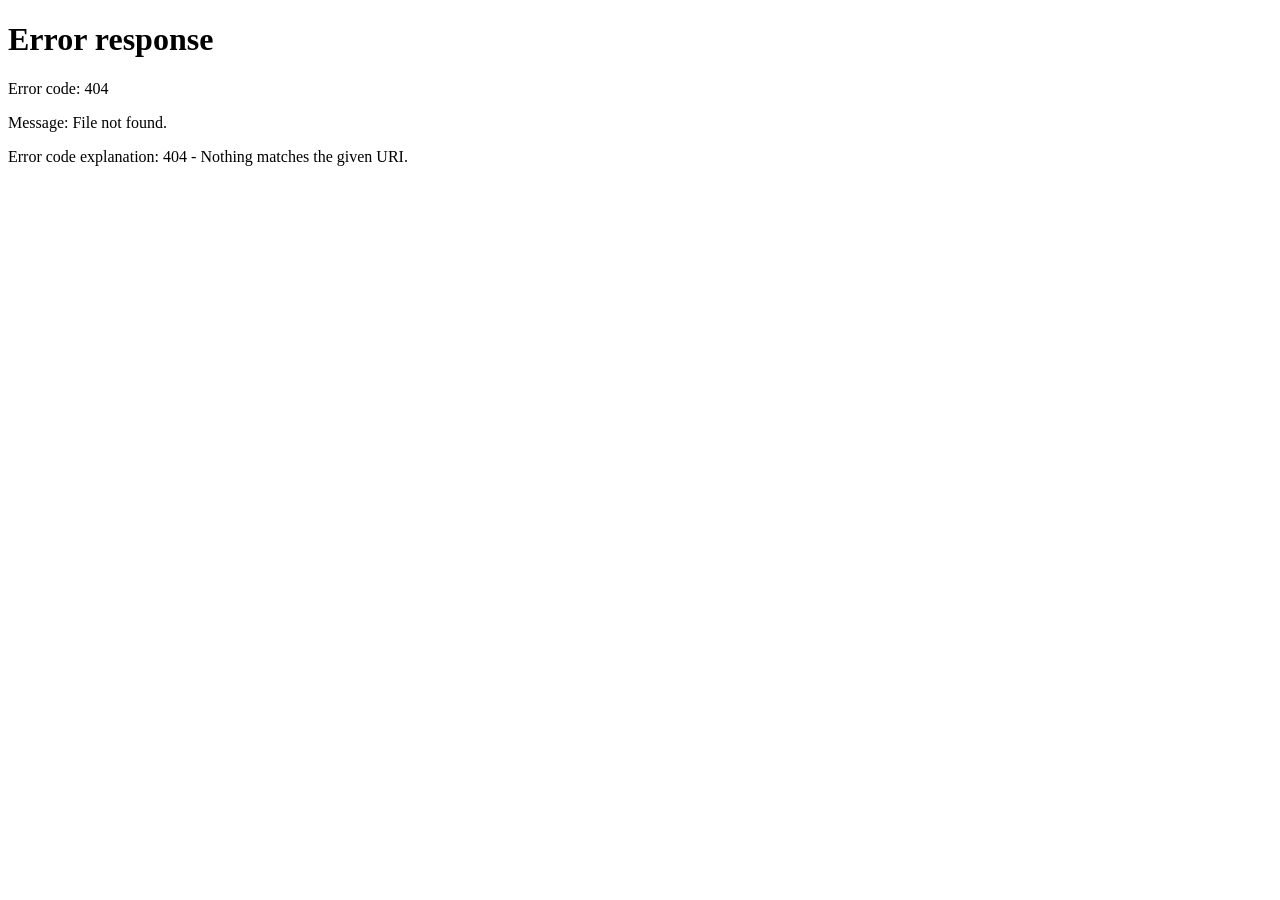
==== index.html @ bdd0ea03 "Add GitHub Pages deployment" ====
<!doctype html>
<html lang="en">
  <head>
    <meta charset="UTF-8" />
    <meta name="viewport" content="width=device-width, initial-scale=1.0" />
    <meta http-equiv="refresh" content="0; url=smart_city_mst.html" />
    <title>Smart City Road Network Planner</title>
    <script>
      window.location.replace("smart_city_mst.html");
    </script>
  </head>
  <body>
    <p>
      Redirecting to <a href="smart_city_mst.html">smart_city_mst.html</a>.
    </p>
  </body>
</html>
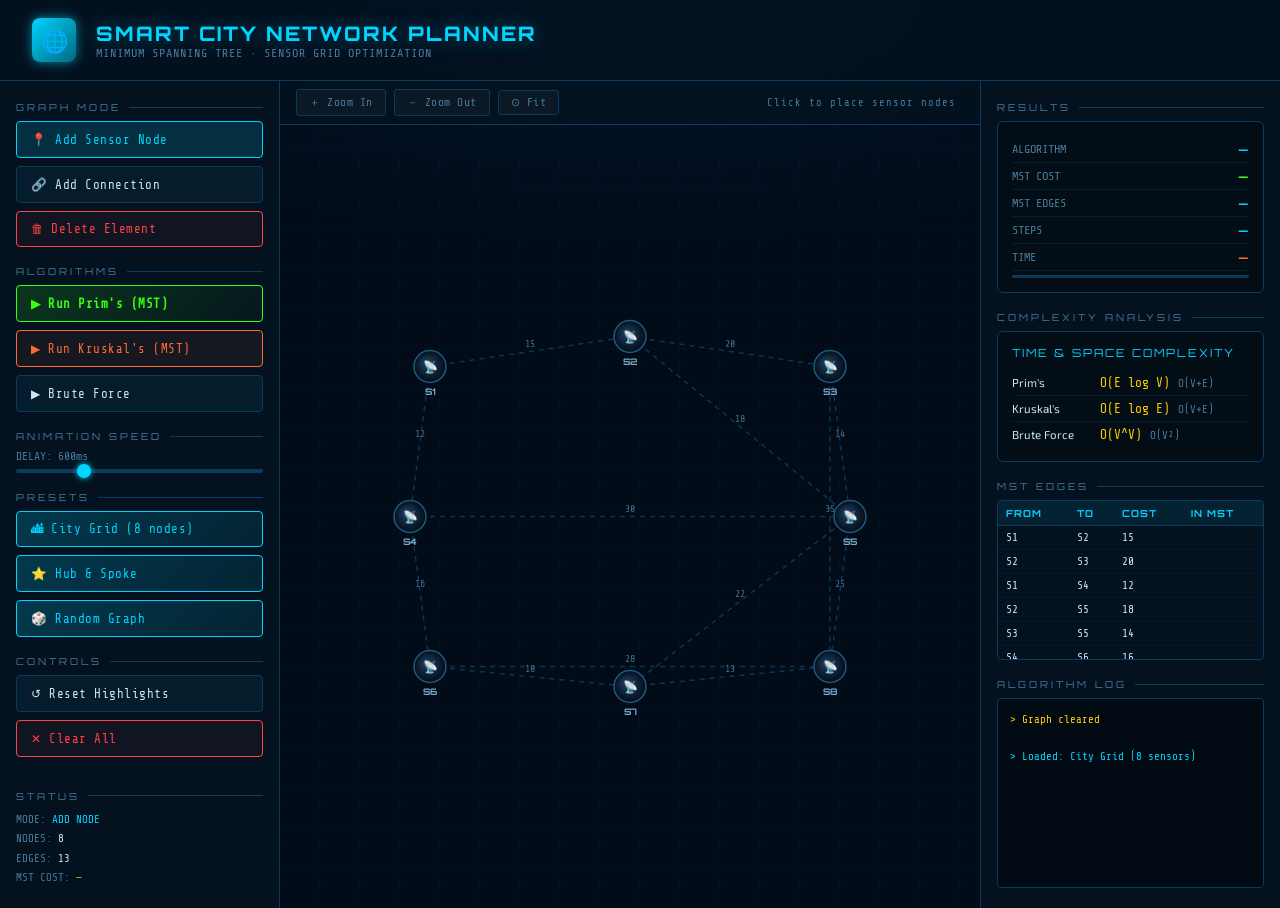
==== commit bb5465e7: "Add complete smart city MST project with all source and test files" ====
--- a/index.html
+++ b/index.html
@@ -10,8 +10,6 @@
     </script>
   </head>
   <body>
-    <p>
-      Redirecting to <a href="smart_city_mst.html">smart_city_mst.html</a>.
-    </p>
+    <p>Redirecting to <a href="smart_city_mst.html">smart_city_mst.html</a>.</p>
   </body>
-</html>+</html>
